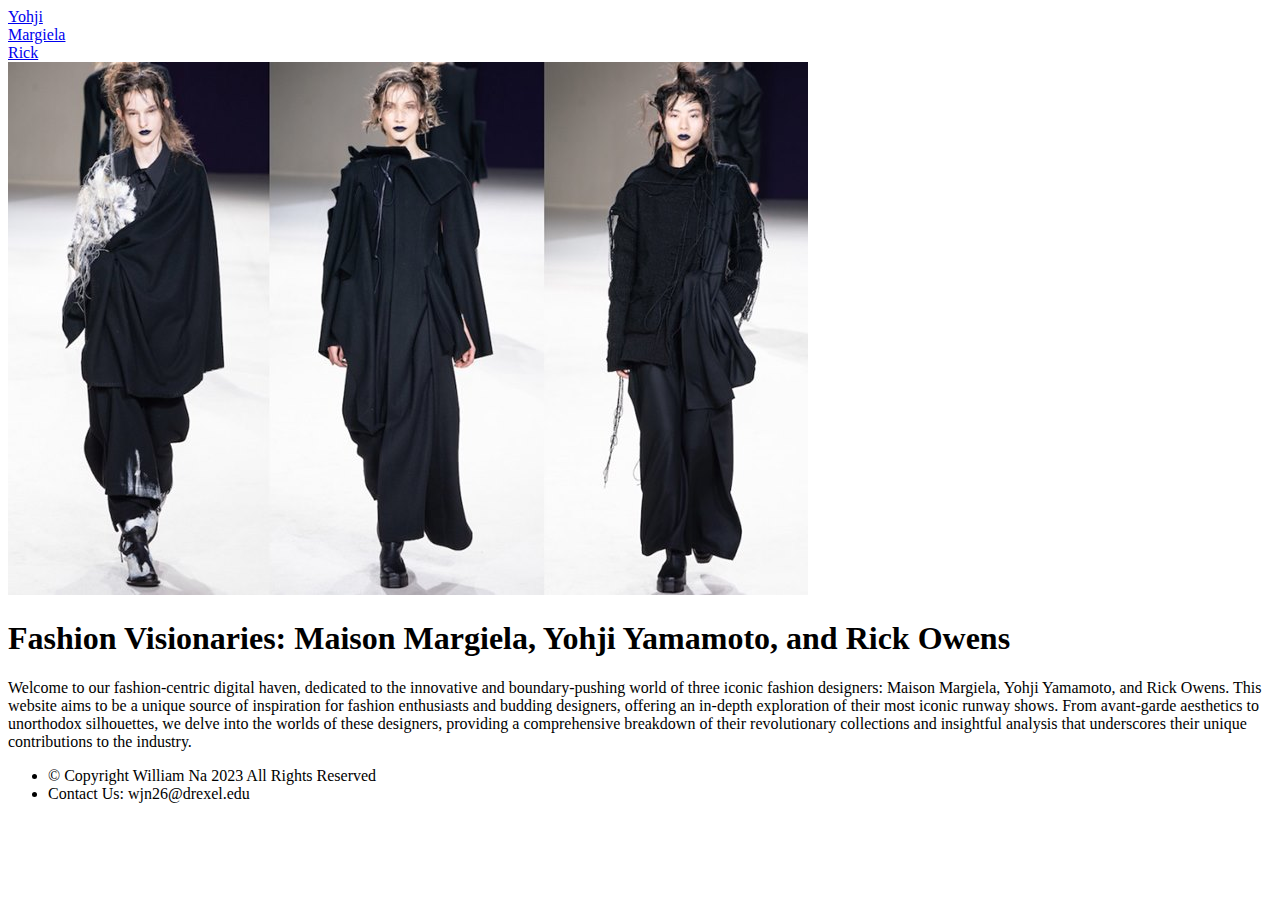
==== index.html @ aa7e7deb "base html screens" ====
<!DOCTYPE html>
<html lang="en">
<head>
    <meta charset="UTF-8">
    <meta name="viewport" content="width=device-width, initial-scale=1.0">
    <title>home</title>
</head>
<body>


    <header>
<nav>
<a href="yohji-yamamoto.html">Yohji</a>
<br>
<a href="maison-margiela.html">Margiela</a>
<br>
<a href="rick-owens.html">Rick</a>
</nav>

    
</header>

<main>


<!-- insert image here  -->
<div>
<img src="./images/additional-images/landingpage.jpeg" alt="landingpage"> 
<h1>Fashion Visionaries: Maison Margiela, Yohji Yamamoto, and Rick Owens</h1>
<p>Welcome to our fashion-centric digital haven, dedicated to the innovative and boundary-pushing world of three iconic fashion designers: Maison Margiela, Yohji Yamamoto, and Rick Owens. This website aims to be a unique source of inspiration for fashion enthusiasts and budding designers, offering an in-depth exploration of their most iconic runway shows. From avant-garde aesthetics to unorthodox silhouettes, we delve into the worlds of these designers, providing a comprehensive breakdown of their revolutionary collections and insightful analysis that underscores their unique contributions to the industry.</p>
</div>



</main>

<footer>
    <ul>
        <li>&copy; Copyright William Na 2023 All Rights Reserved</li>
        <li>Contact Us: wjn26@drexel.edu</li>
    </ul>
</footer>


</body>
</html>
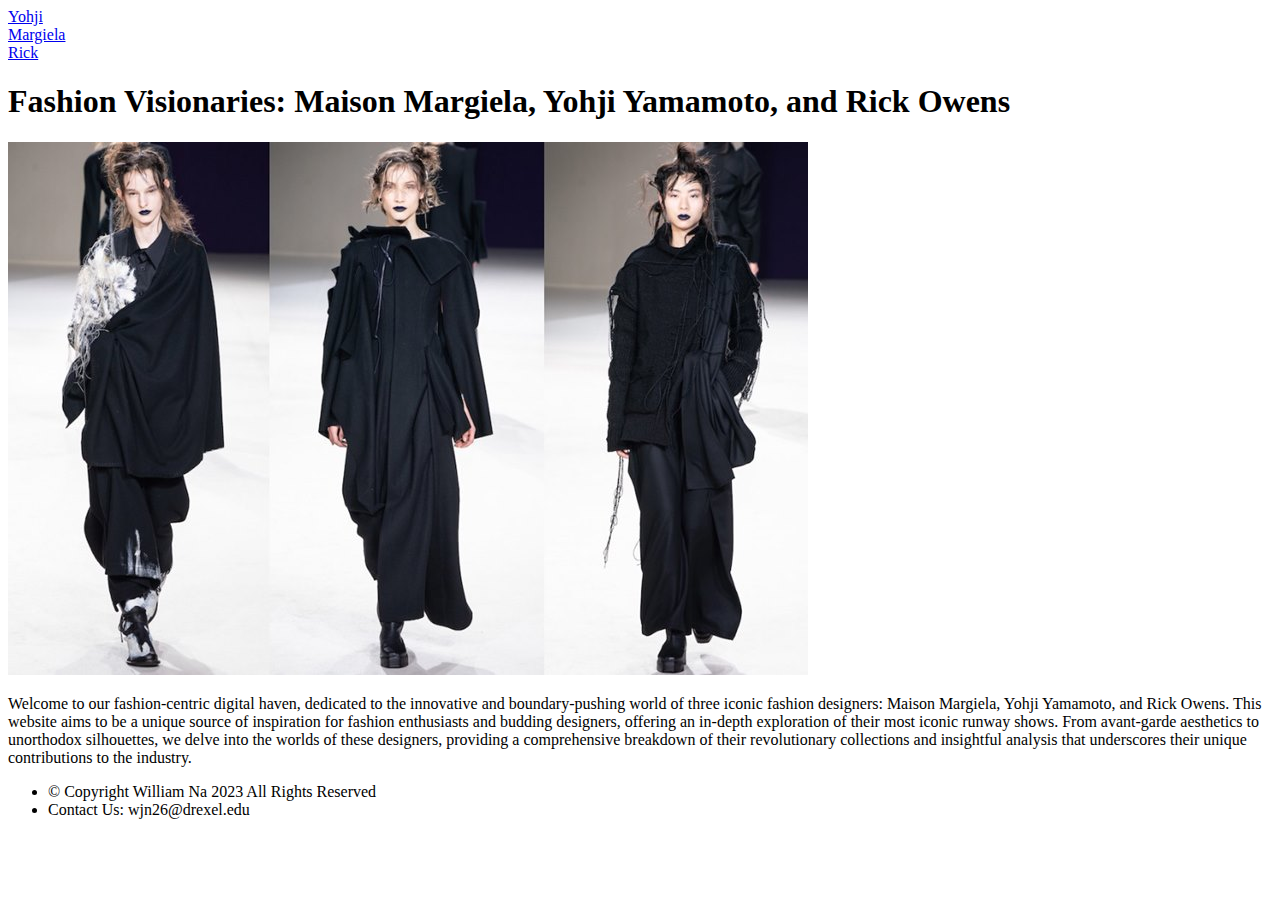
==== commit 571e1a64: "switch around order" ====
--- a/index.html
+++ b/index.html
@@ -25,8 +25,8 @@
 
 <!-- insert image here  -->
 <div>
+<h1>Fashion Visionaries: Maison Margiela, Yohji Yamamoto, and Rick Owens</h1>
 <img src="./images/additional-images/landingpage.jpeg" alt="landingpage"> 
-<h1>Fashion Visionaries: Maison Margiela, Yohji Yamamoto, and Rick Owens</h1>
 <p>Welcome to our fashion-centric digital haven, dedicated to the innovative and boundary-pushing world of three iconic fashion designers: Maison Margiela, Yohji Yamamoto, and Rick Owens. This website aims to be a unique source of inspiration for fashion enthusiasts and budding designers, offering an in-depth exploration of their most iconic runway shows. From avant-garde aesthetics to unorthodox silhouettes, we delve into the worlds of these designers, providing a comprehensive breakdown of their revolutionary collections and insightful analysis that underscores their unique contributions to the industry.</p>
 </div>
 
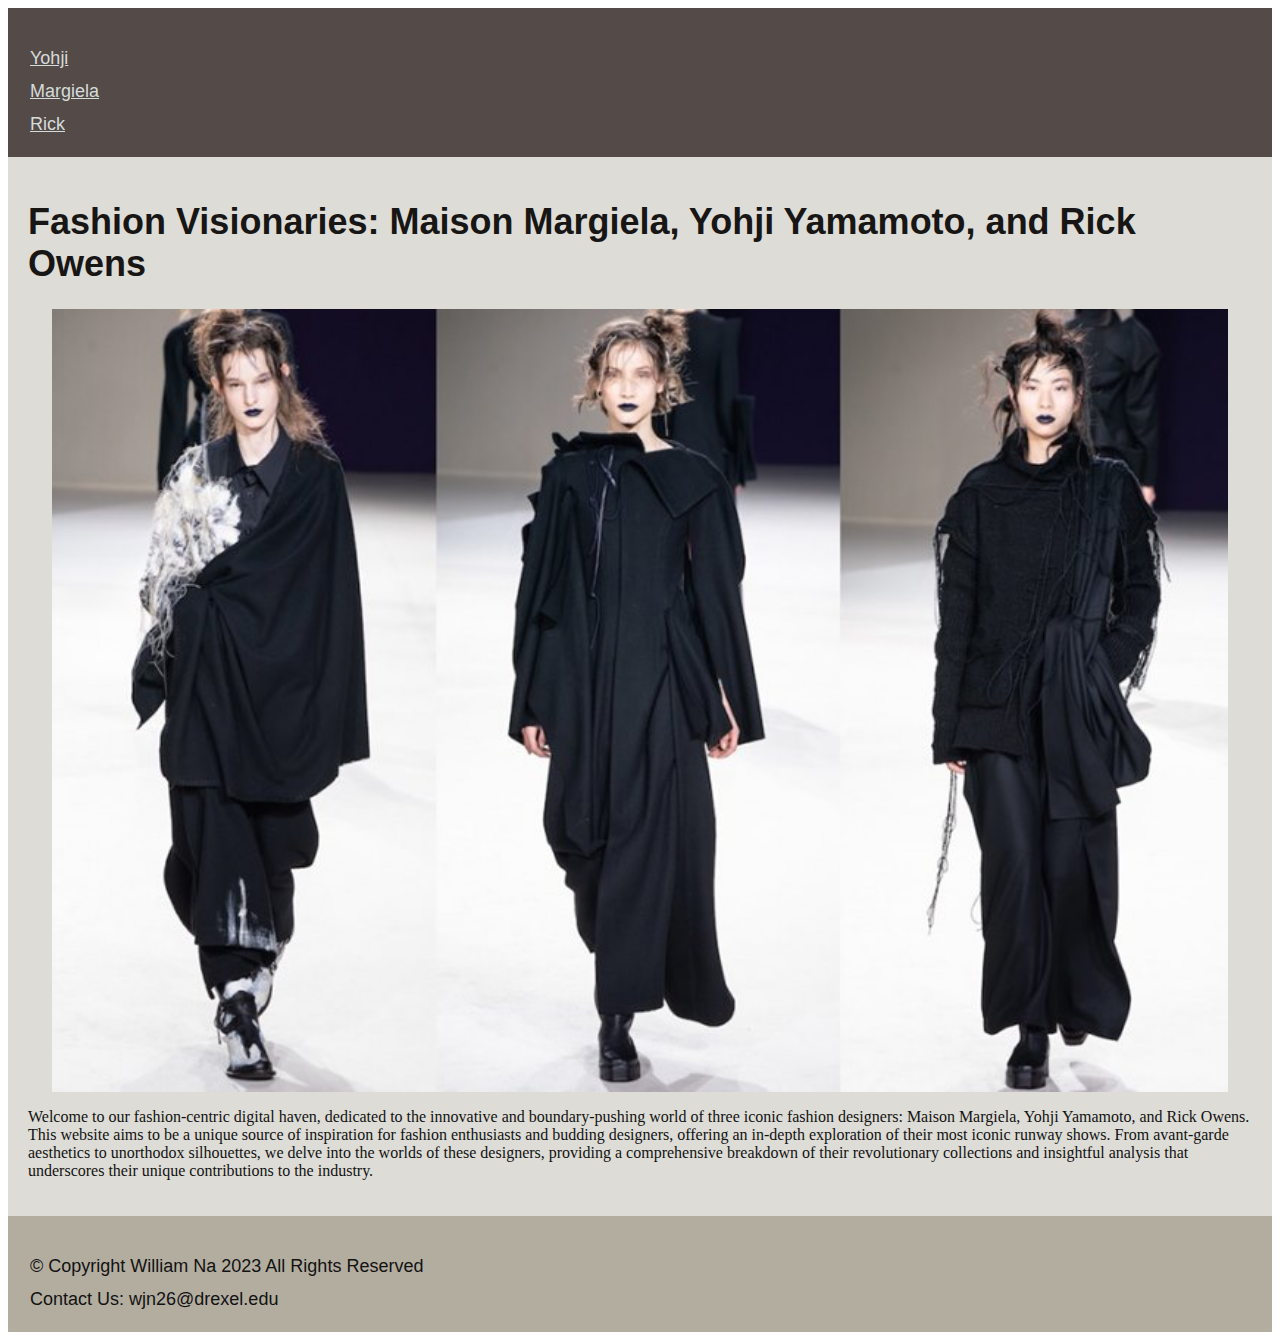
==== commit a9cab21f: "update image sizing" ====
--- a/index.html
+++ b/index.html
@@ -4,43 +4,38 @@
     <meta charset="UTF-8">
     <meta name="viewport" content="width=device-width, initial-scale=1.0">
     <title>home</title>
+    <link href="styles/normalize.css" rel="normalizer">
+    <link href="styles/stylesheet.css" rel="stylesheet">
 </head>
 <body>
-
-
     <header>
 <nav>
-<a href="yohji-yamamoto.html">Yohji</a>
-<br>
-<a href="maison-margiela.html">Margiela</a>
-<br>
-<a href="rick-owens.html">Rick</a>
+    <ul>
+        <li>
+            <a href="yohji-yamamoto.html">Yohji</a>
+        </li>
+        <li>
+            <a href="maison-margiela.html">Margiela</a>
+        </li>
+        <li>
+            <a href="rick-owens.html">Rick</a>
+        </li>
+    </ul>
 </nav>
-
-    
 </header>
-
 <main>
-
-
 <!-- insert image here  -->
 <div>
 <h1>Fashion Visionaries: Maison Margiela, Yohji Yamamoto, and Rick Owens</h1>
-<img src="./images/additional-images/landingpage.jpeg" alt="landingpage"> 
+<img src="./images/additional-images/landingpage.jpeg" alt="landingpage" class="center"> 
 <p>Welcome to our fashion-centric digital haven, dedicated to the innovative and boundary-pushing world of three iconic fashion designers: Maison Margiela, Yohji Yamamoto, and Rick Owens. This website aims to be a unique source of inspiration for fashion enthusiasts and budding designers, offering an in-depth exploration of their most iconic runway shows. From avant-garde aesthetics to unorthodox silhouettes, we delve into the worlds of these designers, providing a comprehensive breakdown of their revolutionary collections and insightful analysis that underscores their unique contributions to the industry.</p>
 </div>
-
-
-
 </main>
-
 <footer>
     <ul>
         <li>&copy; Copyright William Na 2023 All Rights Reserved</li>
         <li>Contact Us: wjn26@drexel.edu</li>
     </ul>
 </footer>
-
-
 </body>
 </html>--- a/styles/stylesheet.css
+++ b/styles/stylesheet.css
@@ -0,0 +1,114 @@
+/* FONTS */
+
+@font-face {
+    font-family: 'Hedvig_Letters_Sans';
+    src: url('../fonts/HedvigLettersSans-Regular.ttf') format('ttf');
+    font-weight: normal;
+    font-style: normal;
+  }
+  
+  @font-face {
+    font-family: 'Hedvig_Letters_Sans';
+    src: url('../fonts/HedvigLettersSans-Regular.ttf') format('ttf');
+    font-weight: bold;
+    font-style: normal;
+  }
+  
+  @font-face {
+    font-family: 'Hedvig_Letters_Serif';
+    src: url('../fonts/HedvigLettersSerif-Regular-VariableFont_opsz.ttf') format('ttf');
+    font-weight: lighter;
+    font-style: normal;
+  }
+  
+  @font-face {
+    font-family: 'Hedvig_Letters_Serif';
+    src: url('../fonts/HedvigLettersSerif-Regular-VariableFont_opsz.ttf') format('ttf');
+    font-weight: normal;
+    font-style: normal;
+  }
+  
+  @font-face {
+    font-family: 'Hedvig_Letters_Serif';
+    src: url('../fonts/HedvigLettersSerif-Regular-VariableFont_opsz.ttf') format('ttf');
+    font-weight: normal;
+    font-style: italic;
+  }
+
+ /* GENERAL */
+
+/* Header styles */
+header {
+    background-color: #121212;
+    color: #D4DCDA;
+    /* padding: 1em; */
+    width: 100%;
+}
+
+h1 {
+    color: #181615; /* Adjusted color based on the recent request */
+    font-family: 'Hedvig_Letters_Sans', Helvetica, sans-seif; /* Adjusted font family */
+    font-size: 36px;
+}
+
+h2 {
+    color: #544A47;
+}
+
+h3 {
+    color: #B3ADA0;
+}
+
+/* Navigation styles */
+header {
+    width: 100%;
+}
+
+nav {
+    background-color: #544A47;
+    color: #D4DCDA;
+    padding: 1em;
+}
+
+ul {
+    display: inline;
+}
+
+li {
+    list-style: none;
+    padding: 6px;
+    font-family: 'Hedvig_Letters_Sans', Helvetica, sans-seif; /* Adjusted font family */
+    font-size: 18px;
+}
+
+nav a {
+    color: #D4DCDA;
+}
+
+/* Main content styles */
+main {
+    background-color: #DDDCD6;
+    color: #121212;
+    padding: 20px;
+}
+
+/* Footer styles */
+footer {
+    background-color: #B3ADA0;
+    color: #121212;
+    padding: 1em;
+}
+
+img {
+    max-width: 96%;
+    max-height: 932px;
+    height: auto;
+}
+
+.center {
+    display: block;
+    margin-left: auto;
+    margin-right: auto;
+    width: 100%;
+  }
+
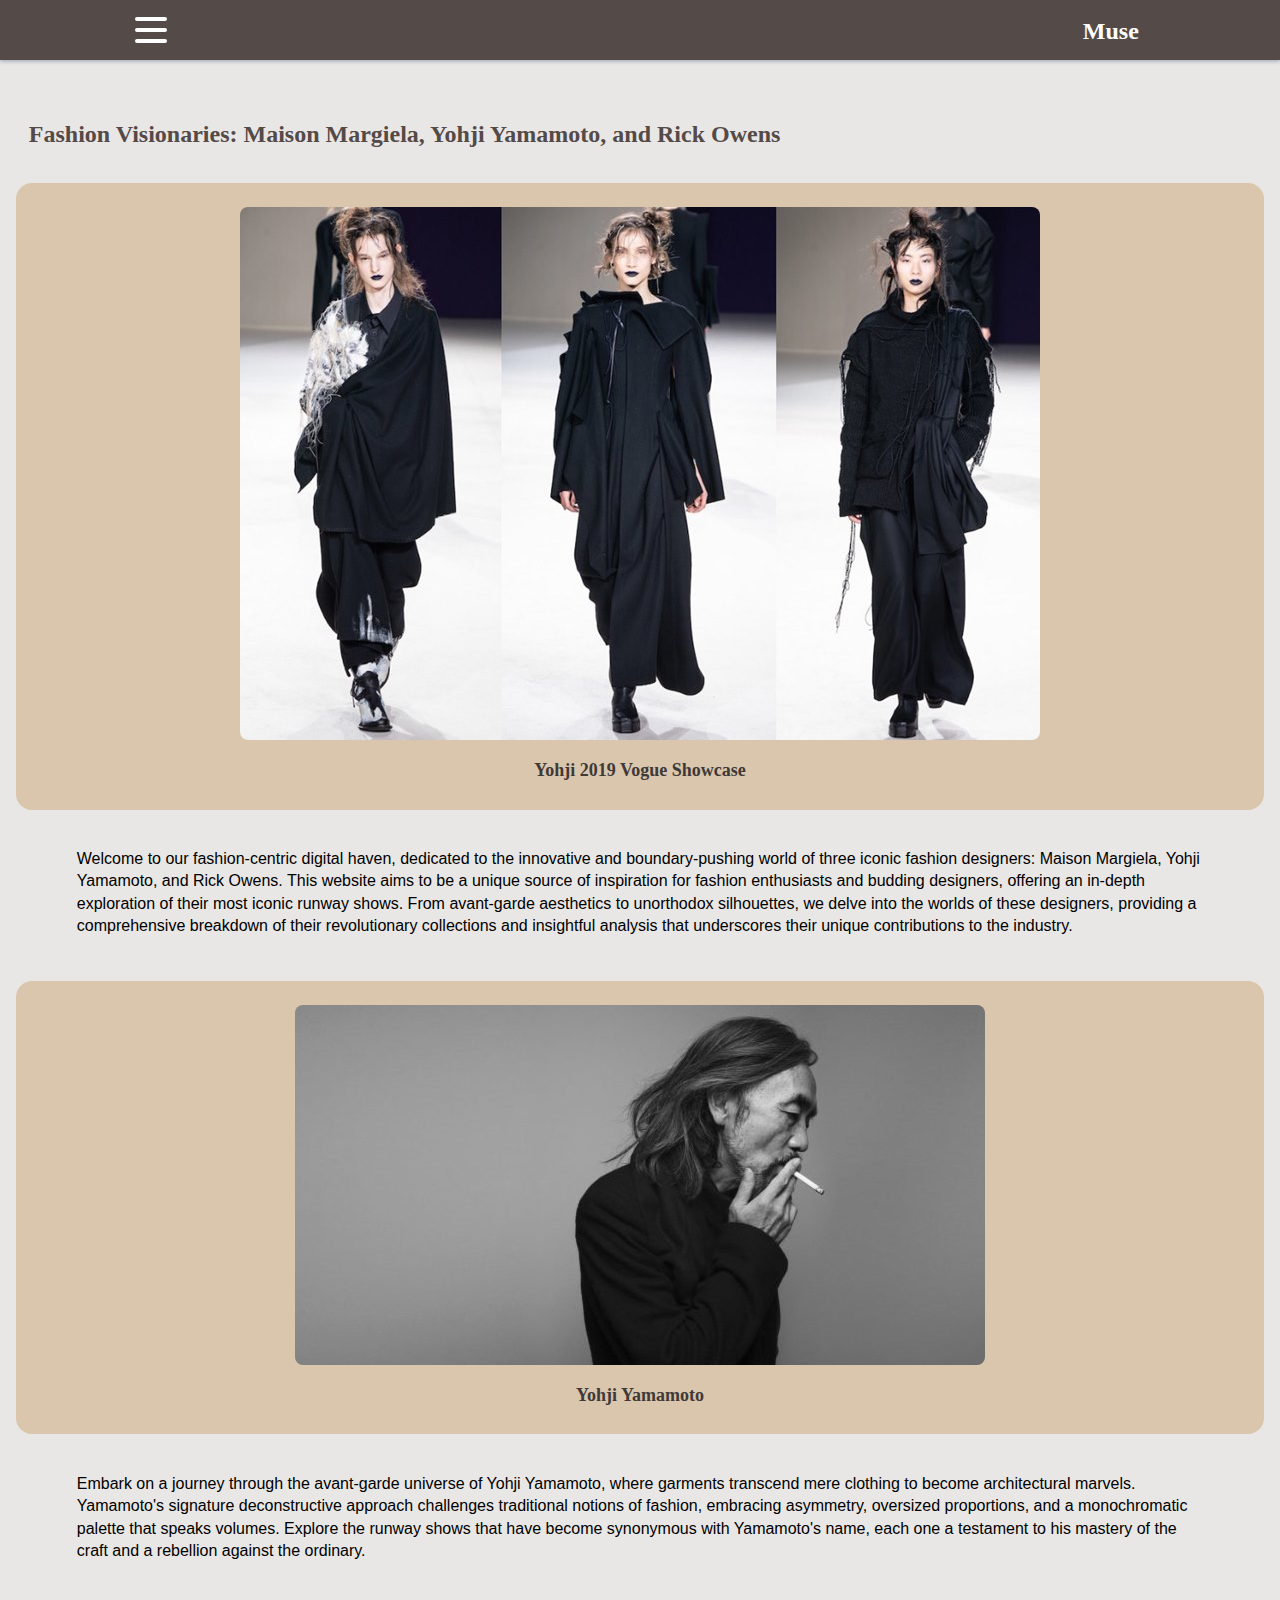
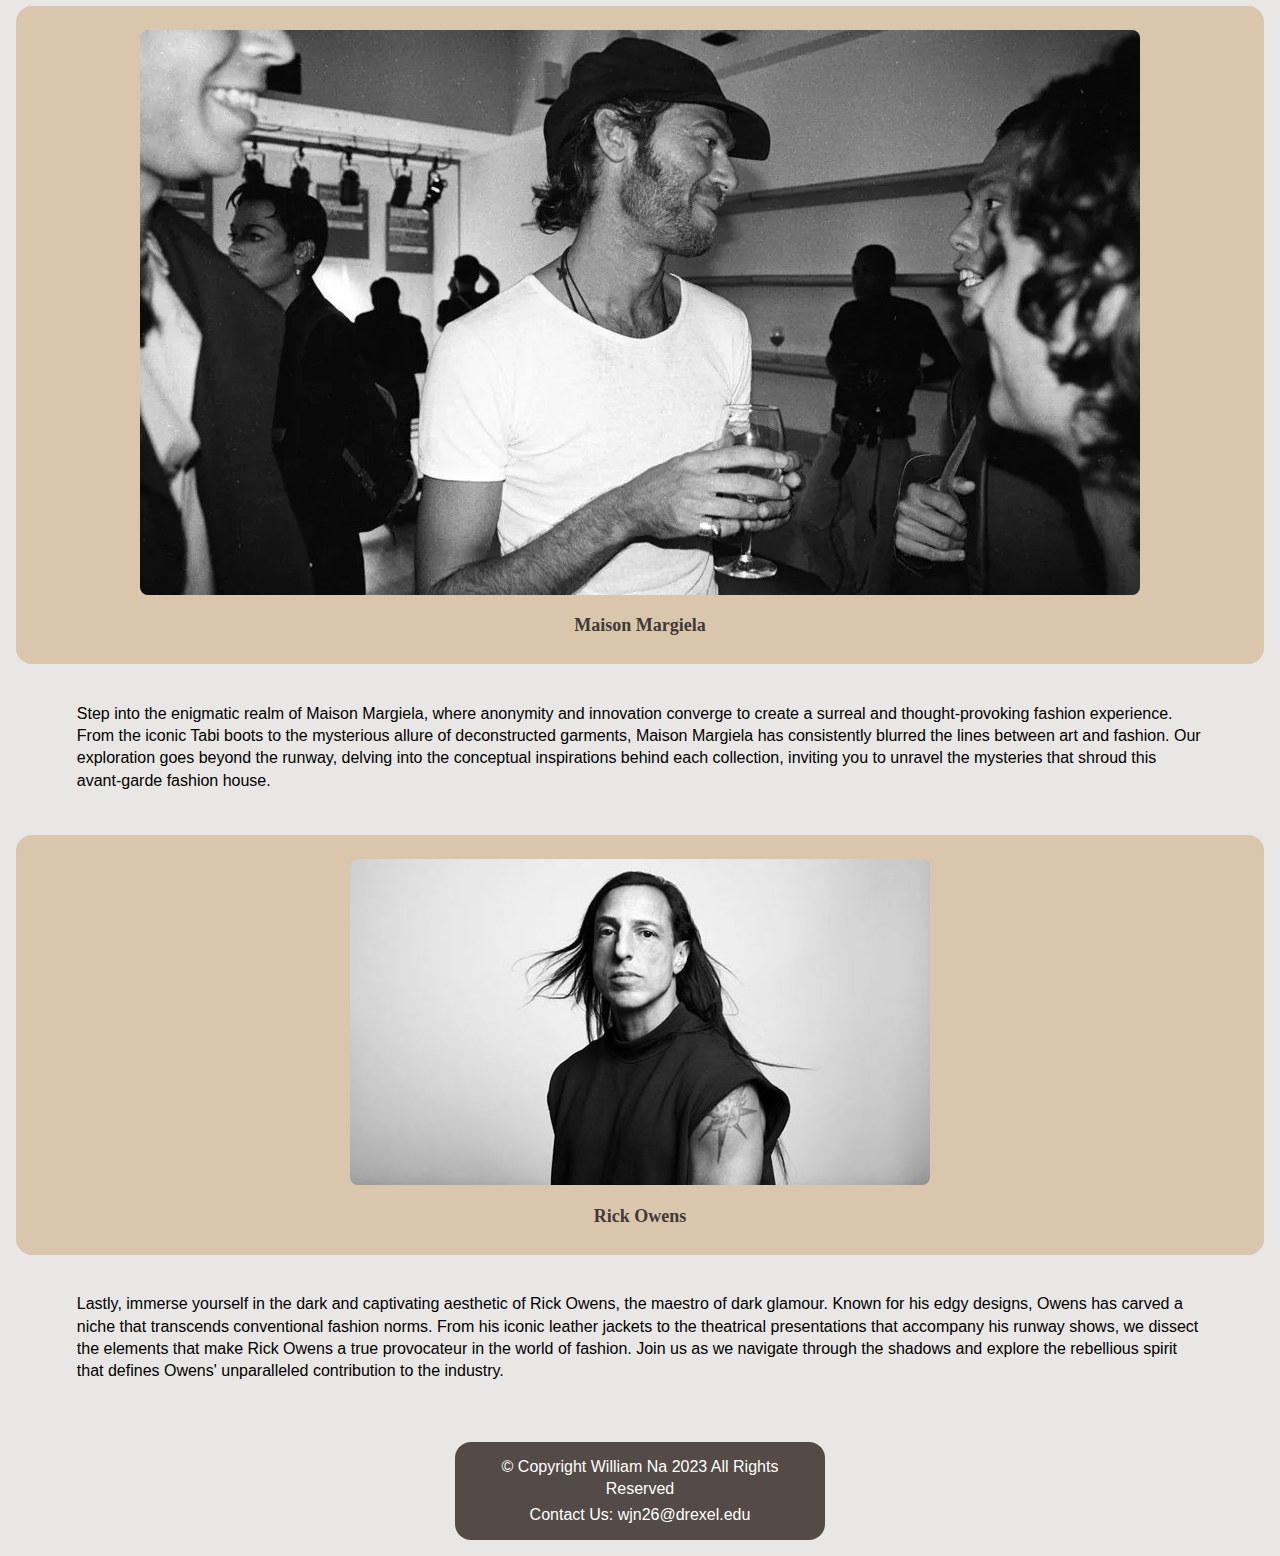
==== commit a91d1cd6: "final draft upload" ====
--- a/index.html
+++ b/index.html
@@ -5,37 +5,79 @@
     <meta name="viewport" content="width=device-width, initial-scale=1.0">
     <title>home</title>
     <link href="styles/normalize.css" rel="normalizer">
-    <link href="styles/stylesheet.css" rel="stylesheet">
+    <link href="styles/stylesheet1.css" rel="stylesheet">
 </head>
 <body>
     <header>
-<nav>
-    <ul>
-        <li>
-            <a href="yohji-yamamoto.html">Yohji</a>
-        </li>
-        <li>
-            <a href="maison-margiela.html">Margiela</a>
-        </li>
-        <li>
-            <a href="rick-owens.html">Rick</a>
-        </li>
-    </ul>
-</nav>
+    <nav>
+        <div class="navbar">
+            <div class="container nav-container">
+              <input class="checkbox" type="checkbox" name="" id="" />
+              <div class="hamburger-lines">
+                <span class="line line1"></span>
+                <span class="line line2"></span>
+                <span class="line line3"></span>
+            </div>  
+
+            <div class="logo">
+              <a href="index.html" class="nav_branding">Muse</a>
+
+            </div>
+
+            <div class="menu-items">
+              <li><a href="maison-margiela.html" class="nav_m">Maison Margiela</a></li>
+              <li><a href="yohji-yamamoto.html" class="nav_y">Yohji Yamamoto</a></li>
+              <li><a href="rick-owens.html" class="nav_r">Rick Owens</a></li>
+              <!-- <li><a href="#">About</a></li> -->
+              <!-- <li><a href="#">About</a></li> -->
+            </div>
+
+          </div>
+        </div>
+
+    </nav>
+   
 </header>
-<main>
-<!-- insert image here  -->
-<div>
-<h1>Fashion Visionaries: Maison Margiela, Yohji Yamamoto, and Rick Owens</h1>
+
+
+<div class="main_content">
+<h2>Fashion Visionaries: Maison Margiela, Yohji Yamamoto, and Rick Owens</h2>
+
+<div class="img_box">
 <img src="./images/additional-images/landingpage.jpeg" alt="landingpage" class="center"> 
+<h3>Yohji 2019 Vogue Showcase</h3>
+</div>
 <p>Welcome to our fashion-centric digital haven, dedicated to the innovative and boundary-pushing world of three iconic fashion designers: Maison Margiela, Yohji Yamamoto, and Rick Owens. This website aims to be a unique source of inspiration for fashion enthusiasts and budding designers, offering an in-depth exploration of their most iconic runway shows. From avant-garde aesthetics to unorthodox silhouettes, we delve into the worlds of these designers, providing a comprehensive breakdown of their revolutionary collections and insightful analysis that underscores their unique contributions to the industry.</p>
+
+<div class="img_box">
+<img src="./images/additional-images/yohjiyamamotohomepage.jpeg" alt="yohjiyamamotohome" class="center"> 
+<h3>Yohji Yamamoto</h3>
 </div>
-</main>
+<p>Embark on a journey through the avant-garde universe of Yohji Yamamoto, where garments transcend mere clothing to become architectural marvels. Yamamoto's signature deconstructive approach challenges traditional notions of fashion, embracing asymmetry, oversized proportions, and a monochromatic palette that speaks volumes. Explore the runway shows that have become synonymous with Yamamoto's name, each one a testament to his mastery of the craft and a rebellion against the ordinary.</p>
+
+<div class="img_box">
+<img src="./images/additional-images/maisonmargielahomepage.webp" alt="maisonmargielahome" class="center"> 
+<h3>Maison Margiela</h3>
+</div>
+
+
+<p>Step into the enigmatic realm of Maison Margiela, where anonymity and innovation converge to create a surreal and thought-provoking fashion experience. From the iconic Tabi boots to the mysterious allure of deconstructed garments, Maison Margiela has consistently blurred the lines between art and fashion. Our exploration goes beyond the runway, delving into the conceptual inspirations behind each collection, inviting you to unravel the mysteries that shroud this avant-garde fashion house.</p>
+
+<div class="img_box">
+<img src="./images/additional-images/rickowenshomepage.jpeg" alt="rickowenshome" class="center"> 
+<h3>Rick Owens</h3>
+</div>
+
+<p>Lastly, immerse yourself in the dark and captivating aesthetic of Rick Owens, the maestro of dark glamour. Known for his edgy designs, Owens has carved a niche that transcends conventional fashion norms. From his iconic leather jackets to the theatrical presentations that accompany his runway shows, we dissect the elements that make Rick Owens a true provocateur in the world of fashion. Join us as we navigate through the shadows and explore the rebellious spirit that defines Owens' unparalleled contribution to the industry.</p>
+</div>
+
+
 <footer>
-    <ul>
-        <li>&copy; Copyright William Na 2023 All Rights Reserved</li>
-        <li>Contact Us: wjn26@drexel.edu</li>
-    </ul>
+
+        <p class="footer_p1">&copy; Copyright William Na 2023 All Rights Reserved</p>
+        <p class="footer_p2">Contact Us: wjn26@drexel.edu</p>
+
 </footer>
+
 </body>
 </html>--- a/styles/stylesheet1.css
+++ b/styles/stylesheet1.css
@@ -0,0 +1,710 @@
+* {
+  /* border: 1px solid red; */
+  padding: 0;
+  margin: 0;
+  box-sizing: border-box;
+}
+
+
+@font-face {
+    font-family: 'Hedvig_Letters_Sans';
+    src: url('../fonts/HedvigLettersSans-Regular.ttf') format('ttf');
+    font-weight: normal;
+    font-style: normal;
+  }
+  
+  @font-face {
+    font-family: 'Hedvig_Letters_Sans';
+    src: url('../fonts/HedvigLettersSans-Regular.ttf') format('ttf');
+    font-weight: bold;
+    font-style: normal;
+  }
+  
+  @font-face {
+    font-family: 'Hedvig_Letters_Serif';
+    src: url('../fonts/HedvigLettersSerif-Regular-VariableFont_opsz.ttf') format('ttf');
+    font-weight: lighter;
+    font-style: normal;
+  }
+  
+  @font-face {
+    font-family: 'Hedvig_Letters_Serif';
+    src: url('../fonts/HedvigLettersSerif-Regular-VariableFont_opsz.ttf') format('ttf');
+    font-weight: normal;
+    font-style: normal;
+  }
+  
+  @font-face {
+    font-family: 'Hedvig_Letters_Serif';
+    src: url('../fonts/HedvigLettersSerif-Regular-VariableFont_opsz.ttf') format('ttf');
+    font-weight: normal;
+    font-style: italic;
+  }
+  /* @font-face {
+    font-family: 'LexendDeca-VariableFont_wght';
+    src: url('../fonts/LexendDeca-VariableFont_wght.ttf') format('ttf');
+    font-weight: normal;
+    font-style: normal;
+  } */
+
+
+  @import url('https://fonts.googleapis.com/css2?family=Lexend+Deca:wght@200&display=swap');
+
+
+
+  body {
+    background-color: rgb(233, 231, 229);
+    font-family: 'roboto', Times, serif;
+    margin: 0;
+    padding: 0;
+    display: flex;
+    flex-direction: column;
+    align-items: center;
+    justify-content: center;
+}
+ /* GENERAL */
+
+/* Header styles */
+header {
+    background-color: #121212;
+    color: #D4DCDA;
+    /* padding: 1em; */
+    width: 100%;
+}
+
+.nav_branding{
+  font-family: "Roboto";
+ color: #ffffff;
+}
+
+
+
+h2 {
+ font-family: 'Hedvig_Letters_Sans';
+  margin: 1%;
+  padding: 1rem;
+  color: #544A47;
+}
+
+h3 {
+  font-family: 'Hedvig_Letters_Sans';
+    color: #B3ADA0;
+}
+
+/* Navigation styles */
+header {
+    width: 100%;
+}
+
+nav {
+    background-color: #544A47;
+    color: #D4DCDA;
+    /* padding: 1em; */
+}
+
+ul {
+    display: inline;
+}
+
+
+
+nav a {
+    color: #D4DCDA;
+}
+
+/* Main content styles */
+/* main {
+    background-color: #DDDCD6;
+    color: #121212;
+    padding: 20px;
+} */
+.main_content{
+  margin-top: 2rem;
+
+}
+
+/* Footer styles */
+
+footer {
+  background-color:#544A47;
+  font-family: "roboto";
+  font-size: 16px;
+  line-height: 1.4;
+  text-align: center;
+  justify-content: space-between;
+  margin: 1rem;
+  border-radius: 1rem;
+  padding: 10px;
+  }
+
+  .footer_p1, .footer_p2{
+    color: #ffffff;
+    font-size:16px;
+    font-weight: normal;
+    font-family: 'Lexend Deca', sans-serif;
+    margin: 1%;
+    padding: 0;
+    line-height: 1.4;
+
+  }
+
+img{
+  margin-top: 1rem;
+  display: block;
+  margin-left: auto;
+  margin-right: auto;
+  max-width: 90%;
+  border-radius: 0.5rem;
+
+}
+
+.img_box{
+ background-color: #dac6ad;
+ margin: 1.2rem 1rem 0rem 1rem;
+ padding: 0.5rem;
+ border-radius: 1rem;
+}
+
+h3{
+  font-family: 'Hedvig_Letters_Sans';
+  margin: 1%;
+  padding: 0.5rem 3%;
+  color: #3f3937;
+  font-size: 18px;
+  text-align: center;
+}
+
+
+p {
+
+  font-size:16px;
+  font-weight: normal;
+  font-family: 'Lexend Deca', sans-serif;
+  margin: 2.5%;
+  padding: 0.4rem 3.5% 0.7rem 3.5%;
+  line-height: 1.4;
+}
+/* .center {
+    display: block;
+    margin-left: auto;
+    margin-right: auto;
+    width: 100%;
+  } */
+
+  @import url("https://fonts.googleapis.com/css2?family=Poppins:ital,wght@0,100;0,200;0,300;0,400;0,500;0,600;0,700;0,800;0,900;1,100;1,200;1,300;1,400;1,500;1,600;1,700;1,800;1,900&display=swap");
+
+  
+  .container {
+    max-width: 1050px;
+    width: 100%;
+    margin: auto;
+  }
+  
+  .navbar {
+    width: 100%;
+    box-shadow: 0 1px 4px rgb(146, 161, 176);
+  }
+  
+  .nav-container {
+    display: flex;
+    justify-content: space-between;
+    align-items: center;
+    height: 62px;
+  }
+  
+  .navbar .menu-items {
+    display: flex;
+  }
+  
+  .navbar .nav-container li {
+    list-style: none;
+
+  }
+ 
+  
+  .navbar .nav-container a {
+    text-decoration: none;
+    font-weight: 700;
+    padding: 0.7rem;
+    font-size: 1.5rem;
+   
+  }
+
+  li{
+    color: #000;
+  }
+  
+  .navbar .nav-container a:hover{
+      font-weight: bolder;
+  }
+  
+  .nav-container {
+    display: block;
+    position: relative;
+    height: 60px;
+  }
+
+
+  .nav-container .checkbox {
+    position: absolute;
+    display: block;
+    height: 32px;
+    width: 32px;
+    top: 20px;
+    left: 20px;
+    z-index: 5;
+    opacity: 0;
+    cursor: pointer;
+  }
+  
+
+  .nav-container .hamburger-lines {
+    display: block;
+    height: 26px;
+    width: 32px;
+    position: absolute;
+    top: 17px;
+    left: 20px;
+    z-index: 2;
+    display: flex;
+    flex-direction: column;
+    justify-content: space-between;
+  }
+  
+  .nav-container .hamburger-lines .line {
+    display: block;
+    height: 4px;
+    width: 100%;
+    border-radius: 10px;
+    background: #ffffff;
+  }
+  
+  .nav-container .hamburger-lines .line1 {
+    transform-origin: 0% 0%;
+    transition: transform 0.4s ease-in-out;
+  }
+  
+  .nav-container .hamburger-lines .line2 {
+    transition: transform 0.2s ease-in-out;
+  }
+  
+  .nav-container .hamburger-lines .line3 {
+    transform-origin: 0% 100%;
+    transition: transform 0.4s ease-in-out;
+  }
+
+  .menu-items{
+    padding-top: 80px;
+    padding-bottom: 20px;
+      /* height: 100vh; */
+    max-height:100vh;
+    margin-top: 0;
+    background-color: #535353; 
+    border-radius:0 0 2rem 2rem;
+  }
+
+  .navbar .menu-items {
+    transform: translateX(-150%); 
+    box-shadow: rgb(255, 255, 255);
+    width: auto;
+    display: flex;
+    flex-direction: column;
+    margin-left: -40px;
+    padding-left: 20px;
+    transition: transform 0.5s ease-in-out;
+    text-align: center;
+  }
+  
+  .navbar .menu-items li {
+    margin-bottom: 1.2rem;
+    font-size: 1.5rem;
+    font-weight: 500;
+  }
+
+  a{
+    color: #ffffff;
+  }
+  
+  .logo {
+    margin-top: 0.8rem;
+    position: absolute;
+    top: 5px;
+    right: 15px;
+  }
+  
+  .nav-container input[type="checkbox"]:checked ~ .menu-items {
+    transform: translateX(0);
+  }
+  
+  .nav-container input[type="checkbox"]:checked ~ .hamburger-lines .line1 {
+    transform: rotate(45deg);
+  }
+  
+  .nav-container input[type="checkbox"]:checked ~ .hamburger-lines .line2 {
+    transform: scaleY(0);
+  }
+  
+  .nav-container input[type="checkbox"]:checked ~ .hamburger-lines .line3 {
+    transform: rotate(-45deg);
+  }
+  
+  .nav-container input[type="checkbox"]:checked ~ .logo{
+    display: none;
+  }
+  
+
+/* Maison-Margiela */
+.img_box_2{
+  background-color: #c4c3b1;
+  margin: 1.2rem 1.3rem 0rem 1rem;
+  padding: 0.2rem;
+  border-radius: 1rem;
+  box-shadow: 5px 5px; 
+}
+
+
+button {
+  overflow: visible;
+  border: 0;
+  padding: 0;
+  margin: 1.8rem;
+}
+.btn.striped-shadow span {
+  display: block;
+  position: relative;
+  z-index: 2;
+  border: 5px solid;
+}
+
+.btn.striped-shadow.dark span {
+  border-color: #393939;
+  background: #9ab8ab;
+  color: #393939;
+}
+
+.btn {
+  font-family: 'Bungee Shade', sans-serif;
+  height: 80px;
+  line-height: 65px;
+  display: inline-block;
+  letter-spacing: 1px;
+  position: relative;
+  font-size: 1.35rem;
+  transition: opacity .3s, z-index .3s step-end, -webkit-transform .3s;
+  transition: opacity .3s, z-index .3s step-end, transform .3s;
+  transition: opacity .3s,
+    z-index .3s step-end,
+    transform .3s,
+    -webkit-transform .3s;
+  z-index: 1;
+  background-color: transparent;
+  cursor: pointer;
+}
+
+.btn {
+  width: 250px;
+  height: 48px;
+  line-height: 38px;
+}
+
+
+button.btn.striped-shadow.dark:after, button.btn.striped-shadow.dark:before {
+  background-image: linear-gradient(
+    135deg,
+    transparent 0,
+    transparent 5px,
+    #393939 5px,
+    #393939 10px,
+    transparent 10px
+  );
+}
+
+button.btn.striped-shadow:hover:before {
+  max-height: calc(100% - 10px);
+}
+
+button.btn.striped-shadow:after {
+  width: calc(100% - 4px);
+  height: 8px;
+  left: -10px;
+  bottom: -9px;
+  background-size: 15px 8px;
+  background-repeat: repeat-x;
+}
+button.btn.striped-shadow:after, button.btn.striped-shadow:before {
+  content: '';
+  display: block;
+  position: absolute;
+  z-index: 1;
+  transition: max-height .3s, width .3s, -webkit-transform .3s;
+  transition: transform .3s, max-height .3s, width .3s;
+  transition: transform .3s, max-height .3s, width .3s, -webkit-transform .3s;
+}
+
+.btn.striped-shadow:hover {
+  -webkit-transform: translate(-12px, 12px);
+  -ms-transform: translate(-12px, 12px);
+  transform: translate(-12px, 12px);
+  z-index: 3;
+}
+
+button.btn.striped-shadow:hover:after, button.btn.striped-shadow:hover:before {
+  -webkit-transform: translate(12px, -12px);
+  -ms-transform: translate(12px, -12px);
+  transform: translate(12px, -12px);
+}
+button.btn.striped-shadow:before {
+  width: 8px;
+  max-height: calc(100% - 5px);
+  height: 100%;
+  left: -12px;
+  bottom: -5px;
+  background-size: 8px 15px;
+  background-repeat: repeat-y;
+  background-position: 0 100%;
+}
+
+.btn_a{
+  text-decoration: none;
+  color: #383331;
+}
+
+/* Maison-Margiela F/W 18 */
+.img_box_m18a{
+  background-color: #A49393;
+  margin: 1.2rem 1.3rem 0rem 1rem;
+  padding: 0.2rem;
+  border-radius: 1rem;
+  box-shadow: 5px 5px; 
+}
+.img_box_m18b{
+  background-color:#EED6D3;
+  margin: 1.2rem 1.3rem 0rem 1rem;
+  padding: 0.2rem;
+  border-radius: 1rem;
+  box-shadow: 5px 5px; 
+}
+.img_box_m18c{
+  background-color:#E8B4B8;
+  margin: 1.2rem 1.3rem 1rem 1rem;
+  padding: 0.2rem;
+  border-radius: 1rem;
+  box-shadow: 5px 5px; 
+  
+}
+
+/* Maison-Margiela SS 92*/
+.img_box_m92a{
+  background-color: #877785;
+  margin: 1.2rem 1.3rem 0rem 1rem;
+  padding: 0.2rem;
+  border-radius: 1rem;
+  box-shadow: 5px 5px; 
+}
+.img_box_m92b{
+  background-color:#F0D1BF;
+  margin: 1.2rem 1.3rem 0rem 1rem;
+  padding: 0.2rem;
+  border-radius: 1rem;
+  box-shadow: 5px 5px; 
+}
+.img_box_m92c{
+  background-color:#C59894;
+  margin: 1.2rem 1.3rem 1rem 1rem;
+  padding: 0.2rem;
+  border-radius: 1rem;
+  box-shadow: 5px 5px; 
+  
+}
+
+
+
+/* Maison-Margiela SS 90*/
+.img_box_m90a{
+  background-color: #DAE7DD;
+  margin: 1.2rem 1.3rem 0rem 1rem;
+  padding: 0.2rem;
+  border-radius: 1rem;
+  box-shadow: 5px 5px; 
+}
+.img_box_m90b{
+  background-color:#DBC39A;
+  margin: 1.2rem 1.3rem 0rem 1rem;
+  padding: 0.2rem;
+  border-radius: 1rem;
+  box-shadow: 5px 5px; 
+}
+.img_box_m90c{
+  background-color:#F7C9B6;
+  margin: 1.2rem 1.3rem 1rem 1rem;
+  padding: 0.2rem;
+  border-radius: 1rem;
+  box-shadow: 5px 5px; 
+  
+}
+
+
+
+/* Yohji-Yamamoto F/W 91 */
+.img_box_y91a{
+  background-color: #DAE7DD;
+  margin: 1.2rem 1.3rem 0rem 1rem;
+  padding: 0.2rem;
+  border-radius: 1rem;
+  box-shadow: rgba(0, 0, 0, 0.4) 0px 5px, rgba(0, 0, 0, 0.3) 0px 10px, rgba(0, 0, 0, 0.2) 0px 15px, rgba(0, 0, 0, 0.1) 0px 20px, rgba(0, 0, 0, 0.05) 0px 25px;
+}
+
+/* box shawdow code from w3school, edited to fit */
+
+.img_box_y91b{
+  background-color:#DBC39A;
+  margin: 1.2rem 1.3rem 0rem 1rem;
+  padding: 0.2rem;
+  border-radius: 1rem;
+  box-shadow: rgba(0, 0, 0, 0.4) 0px 5px, rgba(0, 0, 0, 0.3) 0px 10px, rgba(0, 0, 0, 0.2) 0px 15px, rgba(0, 0, 0, 0.1) 0px 20px, rgba(0, 0, 0, 0.05) 0px 25px;
+}
+
+.img_box_y91c{
+  background-color:#F7C9B6;
+  margin: 1.2rem 1.3rem 1rem 1rem;
+  padding: 0.2rem;
+  border-radius: 1rem;
+  box-shadow: rgba(0, 0, 0, 0.4) 0px 5px, rgba(0, 0, 0, 0.3) 0px 10px, rgba(0, 0, 0, 0.2) 0px 15px, rgba(0, 0, 0, 0.1) 0px 20px, rgba(0, 0, 0, 0.05) 0px 25px;  
+}
+
+
+
+/* Yohji-Yamamoto S/S 97 */
+.img_box_y97a{
+  background-color: #DAE7DD;
+  margin: 1.2rem 1.3rem 0rem 1rem;
+  padding: 0.2rem;
+  border-radius: 1rem;
+  box-shadow: rgba(0, 0, 0, 0.4) 0px 5px, rgba(0, 0, 0, 0.3) 0px 10px, rgba(0, 0, 0, 0.2) 0px 15px, rgba(0, 0, 0, 0.1) 0px 20px, rgba(0, 0, 0, 0.05) 0px 25px;  
+}
+
+.img_box_y97b{
+  background-color:#DBC39A;
+  margin: 1.2rem 1.3rem 0rem 1rem;
+  padding: 0.2rem;
+  border-radius: 1rem;
+  box-shadow: rgba(0, 0, 0, 0.4) 0px 5px, rgba(0, 0, 0, 0.3) 0px 10px, rgba(0, 0, 0, 0.2) 0px 15px, rgba(0, 0, 0, 0.1) 0px 20px, rgba(0, 0, 0, 0.05) 0px 25px;  
+}
+
+.img_box_y97c{
+  background-color:#F7C9B6;
+  margin: 1.2rem 1.3rem 1rem 1rem;
+  padding: 0.2rem;
+  border-radius: 1rem;
+  box-shadow: rgba(0, 0, 0, 0.4) 0px 5px, rgba(0, 0, 0, 0.3) 0px 10px, rgba(0, 0, 0, 0.2) 0px 15px, rgba(0, 0, 0, 0.1) 0px 20px, rgba(0, 0, 0, 0.05) 0px 25px;  
+}
+
+
+
+/* Yohji-Yamamoto S/S 24 */
+.img_box_y24a{
+  background-color: #DAE7DD;
+  margin: 1.2rem 1.3rem 0rem 1rem;
+  padding: 0.2rem;
+  border-radius: 1rem;
+  box-shadow: rgba(0, 0, 0, 0.4) 0px 5px, rgba(0, 0, 0, 0.3) 0px 10px, rgba(0, 0, 0, 0.2) 0px 15px, rgba(0, 0, 0, 0.1) 0px 20px, rgba(0, 0, 0, 0.05) 0px 25px;  
+}
+
+.img_box_y24b{
+  background-color:#DBC39A;
+  margin: 1.2rem 1.3rem 0rem 1rem;
+  padding: 0.2rem;
+  border-radius: 1rem;
+  box-shadow: rgba(0, 0, 0, 0.4) 0px 5px, rgba(0, 0, 0, 0.3) 0px 10px, rgba(0, 0, 0, 0.2) 0px 15px, rgba(0, 0, 0, 0.1) 0px 20px, rgba(0, 0, 0, 0.05) 0px 25px;  
+}
+
+.img_box_y24c{
+  background-color:#F7C9B6;
+  margin: 1.2rem 1.3rem 1rem 1rem;
+  padding: 0.2rem;
+  border-radius: 1rem;
+  box-shadow: rgba(0, 0, 0, 0.4) 0px 5px, rgba(0, 0, 0, 0.3) 0px 10px, rgba(0, 0, 0, 0.2) 0px 15px, rgba(0, 0, 0, 0.1) 0px 20px, rgba(0, 0, 0, 0.05) 0px 25px;  
+}
+
+
+
+/* Rick-Owens F/W 12 */
+.img_box_r12a{
+  background-color: #DAE7DD;
+  margin: 1.2rem 1.3rem 0rem 1rem;
+  padding: 0.2rem;
+  border-radius: 1rem;
+  box-shadow: 0 15px 20px rgba(0,0,0,0.60), 0 10px 16px rgba(0,0,0,0.14);
+}
+
+/* box shawdow code from htmlcssfreebies, edited to fit /
+/ button from codepen, edited to fit */
+
+
+.img_box_r12b{
+  background-color:#DBC39A;
+  margin: 1.2rem 1.3rem 0rem 1rem;
+  padding: 0.2rem;
+  border-radius: 1rem;
+  box-shadow: 0 15px 20px rgba(0,0,0,0.60), 0 10px 16px rgba(0,0,0,0.14);
+}
+.img_box_r12c{
+  background-color:#F7C9B6;
+  margin: 1.2rem 1.3rem 1rem 1rem;
+  padding: 0.2rem;
+  border-radius: 1rem;
+  box-shadow: 0 15px 20px rgba(0,0,0,0.60), 0 10px 16px rgba(0,0,0,0.14);
+}
+
+
+
+/* Rick-Owens F/W 15 */
+.img_box_r15a{
+  background-color: #DAE7DD;
+  margin: 1.2rem 1.3rem 0rem 1rem;
+  padding: 0.2rem;
+  border-radius: 1rem;
+  box-shadow: 0 15px 20px rgba(0,0,0,0.60), 0 10px 16px rgba(0,0,0,0.14);
+}
+
+.img_box_r15b{
+  background-color:#DBC39A;
+  margin: 1.2rem 1.3rem 0rem 1rem;
+  padding: 0.2rem;
+  border-radius: 1rem;
+  box-shadow: 0 15px 20px rgba(0,0,0,0.60), 0 10px 16px rgba(0,0,0,0.14);
+}
+
+.img_box_r15c{
+  background-color:#F7C9B6;
+  margin: 1.2rem 1.3rem 1rem 1rem;
+  padding: 0.2rem;
+  border-radius: 1rem;
+  box-shadow: 0 15px 20px rgba(0,0,0,0.60), 0 10px 16px rgba(0,0,0,0.14);
+}
+
+
+
+/* Rick Owens S/S 16 */
+.img_box_r16a{
+  background-color: #DAE7DD;
+  margin: 1.2rem 1.3rem 0rem 1rem;
+  padding: 0.2rem;
+  border-radius: 1rem;
+  box-shadow: 5px 5px; 
+}
+.img_box_r16b{
+  background-color:#DBC39A;
+  margin: 1.2rem 1.3rem 0rem 1rem;
+  padding: 0.2rem;
+  border-radius: 1rem;
+  box-shadow: 5px 5px; 
+}
+.img_box_r16c{
+  background-color:#F7C9B6;
+  margin: 1.2rem 1.3rem 1rem 1rem;
+  padding: 0.2rem;
+  border-radius: 1rem;
+  box-shadow: 5px 5px; 
+  
+}